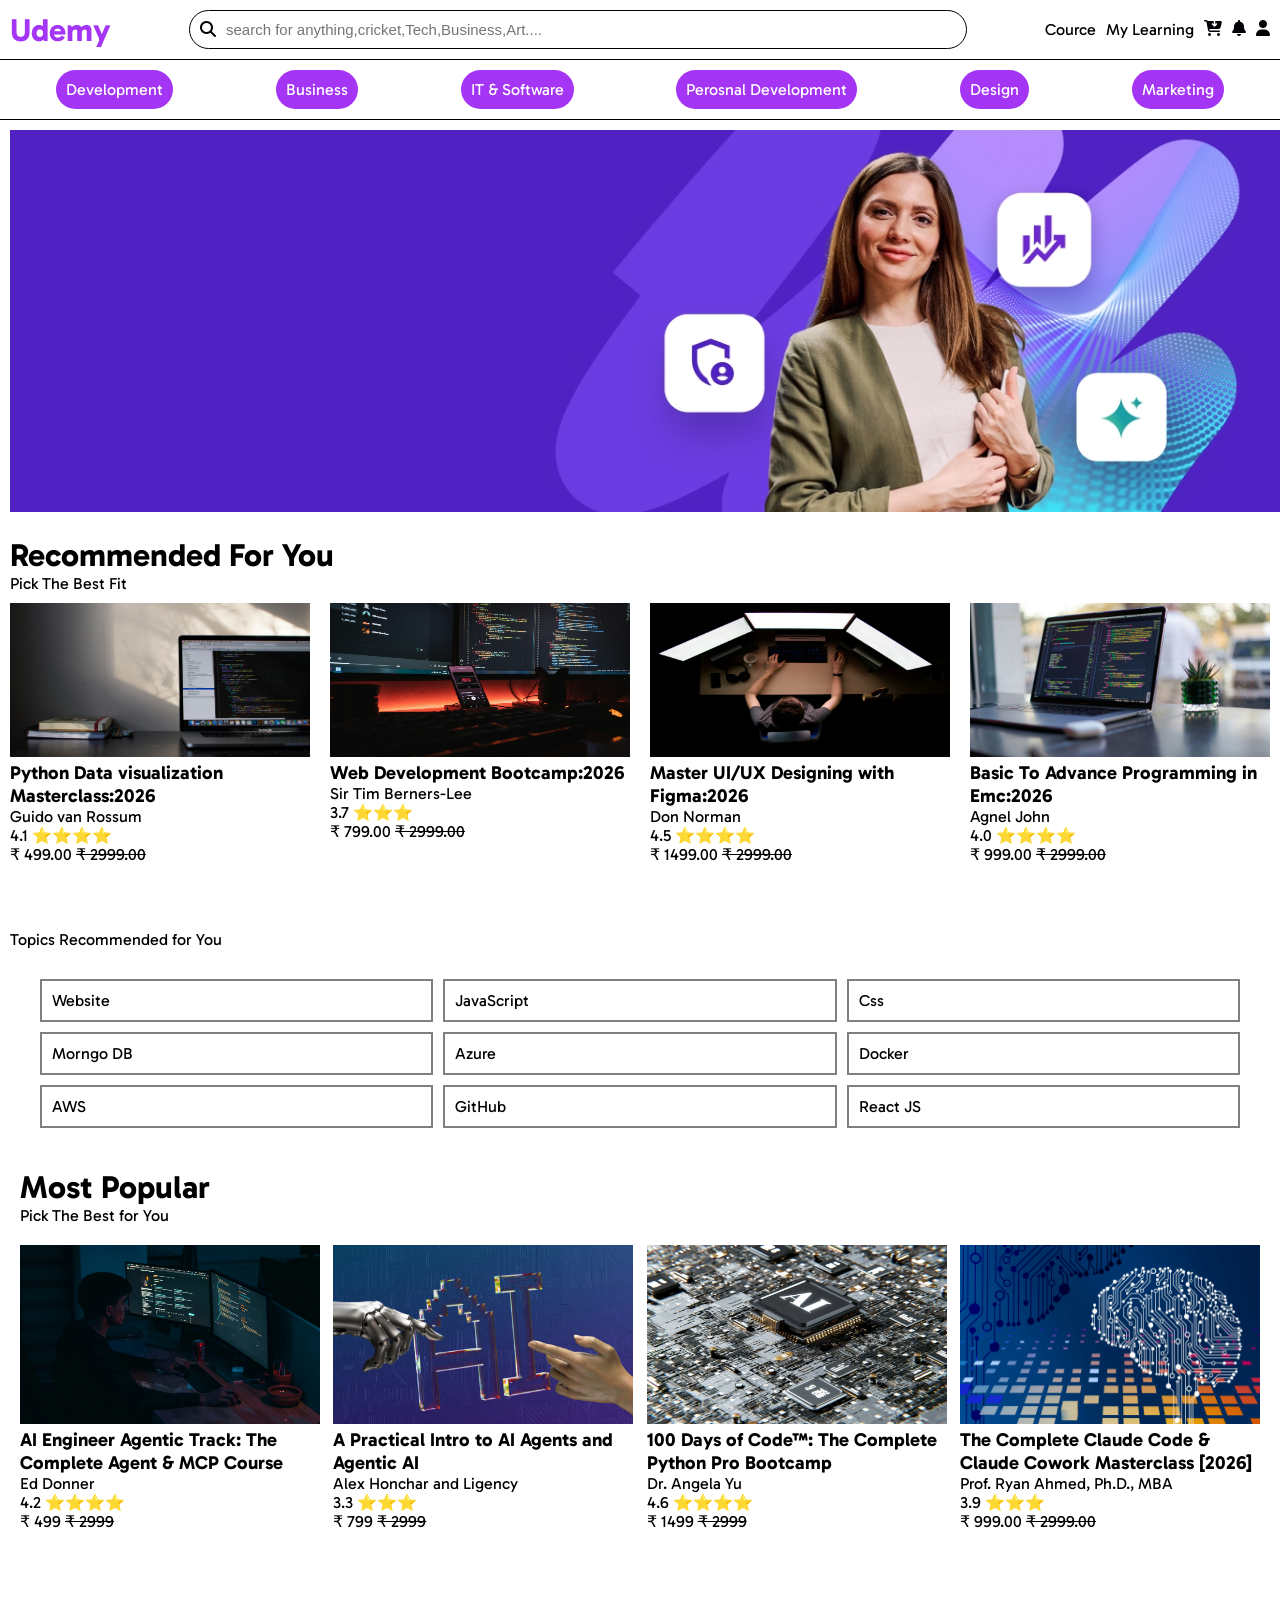
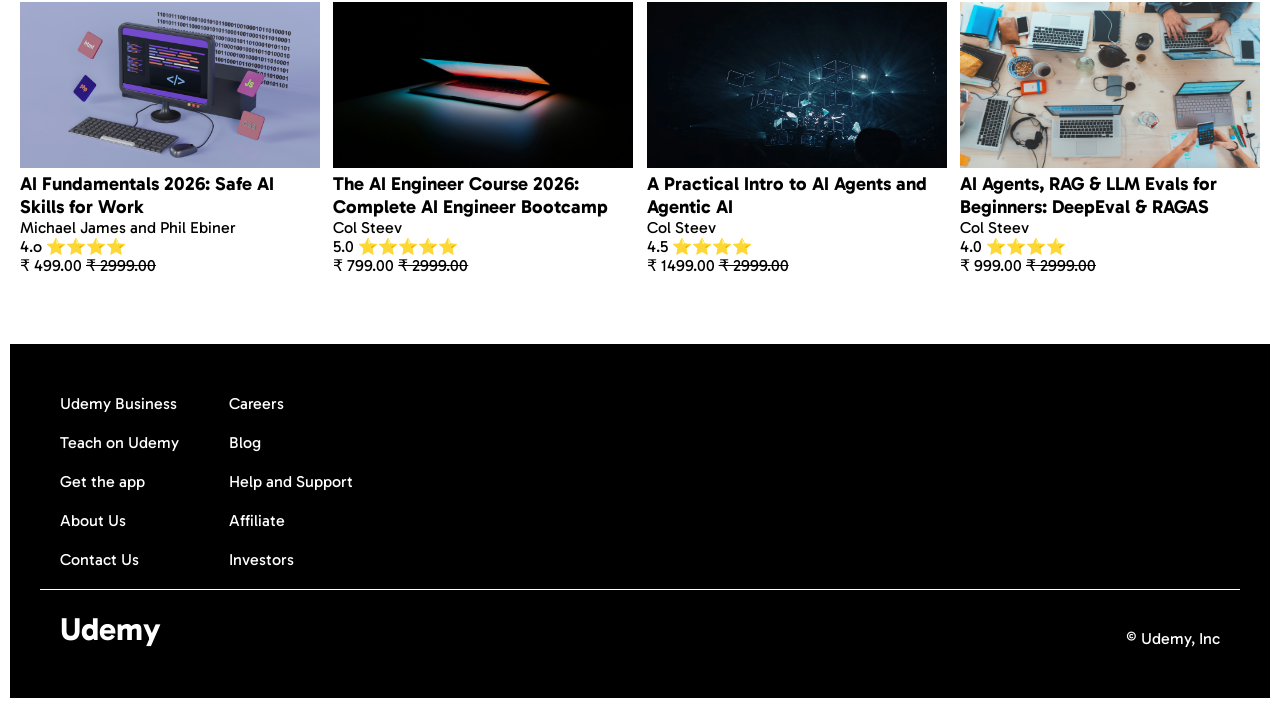
==== index.html @ 2cd5c483 "Add files via upload" ====
<!doctype html>
<html lang="en">
  <head>
    <meta charset="UTF-8" />
    <meta name="viewport" content="width=device-width, initial-scale=1.0" />
    <title>Udemy</title>

    <!--Google Style Sheet for Fonts-->

    <link rel="preconnect" href="https://fonts.googleapis.com" />
    <link rel="preconnect" href="https://fonts.gstatic.com" crossorigin />
    <link
      href="https://fonts.googleapis.com/css2?family=Gabarito&display=swap"
      rel="stylesheet"
    />


    <!--My Style Sheet-->

    <link rel="stylesheet" href="style.css" />

    <!--Font Awesome cdn link-->

    <link
      rel="stylesheet"
      href="https://cdnjs.cloudflare.com/ajax/libs/font-awesome/6.4.2/css/all.min.css"
      integrity="sha512-z3gLpd7yknf1YoNbCzqRKc4qyor8gaKU1qmn+CShxbuBusANI9QpRohGBreCFkKxLhei6S9CQXFEbbKuqLg0DA=="
      crossorigin="anonymous"
      referrerpolicy="no-referrer"
    />

  </head>
  <body>

    <!--Navbar-->

    <div class="navbar">
      <div class="navbar__s1">
        <h1 class="navbar__s1__title">Udemy</h1>
      </div>
      <div class="navbar__s2">
        <i class="fa-solid fa-magnifying-glass" style="color: rgb(0, 2, 6)"></i>
        <input
          placeholder="search for anything,cricket,Tech,Business,Art...."
        />
      </div>
      <div class="navbar__s3">
        <p>Cource</p>
        <p>My Learning</p>
        <i class="fa-solid fa-cart-arrow-down" style="color: rgb(0, 2, 6)"></i>
        <i class="fa-solid fa-bell" style="color: rgb(0, 2, 6)"></i>
        <i class="fa-solid fa-user" style="color: rgb(0, 2, 6)"></i>
      </div>
    </div>

    <!--categories-->

    <div class="categories">
      <p>Development</p>
      <p>Business</p>
      <p>IT & Software</p>
      <p>Perosnal Development</p>
      <p>Design</p>
      <p>Marketing</p>
    </div>

    <!--Sale Image-->

    <div class="sale-image">
      <img src="./images/sale-img1.jpg" alt="sale img" />
    </div>

    <!--recommended-->

    <div class="recommended">
      <h1 class="recommended__title">Recommended For You</h1>
      <p>Pick The Best Fit</p>
      <div class="recommended__container">

        <div class="cource-card">
          <img src="./images/c1.jpg">
          <h3>Python Data visualization Masterclass:2026</h3>
          <p>  Guido van Rossum</p>
          <p>4.1 ⭐⭐⭐⭐</p>
          <p> ₹ 499.00 <del> ₹ 2999.00</del></p>
        </div>

         <div class="cource-card">
          <img src="./images/c2.jpg">
          <h3>Web Development Bootcamp:2026</h3>
          <p> Sir Tim Berners-Lee</p>
          <p>3.7 ⭐⭐⭐</p>
          <p> ₹ 799.00 <del> ₹ 2999.00</del></p>
        </div>

         <div class="cource-card">
          <img src="./images/c3.jpg">
          <h3>Master UI/UX Designing with Figma:2026</h3>
          <p>Don Norman </p>
          <p>4.5 ⭐⭐⭐⭐</p>
          <p> ₹ 1499.00 <del> ₹ 2999.00</del></p>
        </div>

         <div class="cource-card">
          <img src="./images/c4.jpg">
          <h3>Basic To Advance Programming in Emc:2026</h3>
          <p>Agnel John</p>
          <p>4.0 ⭐⭐⭐⭐</p>
          <p> ₹ 999.00 <del> ₹ 2999.00</del></p>
        </div>

      </div>
    </div>

    <!--Topic section-->

    <div class="topics"
    <h1 class="topics__title">Topics Recommended for You</h1>
    <div class="topics__container">
        <p>Website</p>
        <p>JavaScript</p>
        <P>Css</P>
        <p>Morngo DB</p>
        <p>Azure</p>
        <p>Docker</p>
        <P>AWS</P>
        <p>GitHub</p>
        <p>React JS</p>
    </div>

    <!-- popular section -->

    <div class="popular">
        <h1 class="popular__title">Most Popular</h1>
        <p class="popular__subtitle">Pick The Best for You</p>
    </div>
    <div class="popular-container">

         <div class="cource-card">
          <img src="./images/c5.jpg">
          <h3> AI Engineer Agentic Track: The Complete Agent & MCP Course</h3>
          <p> Ed Donner</p>
          <p>4.2 ⭐⭐⭐⭐</p>
          <p> ₹ 499 <del> ₹ 2999</del></p>
        </div>

         <div class="cource-card">
          <img src="./images/c6.jpg">
          <h3> A Practical Intro to AI Agents and Agentic AI</h3>
          <p>Alex Honchar and Ligency</p>
          <p>3.3 ⭐⭐⭐</p>
          <p> ₹ 799 <del> ₹ 2999</del></p>
        </div>

         <div class="cource-card">
          <img src="./images/c7.jpg">
          <h3> 100 Days of Code™: The Complete Python Pro Bootcamp</h3>
          <p> Dr. Angela Yu</p>
          <p>4.6 ⭐⭐⭐⭐</p>
          <p> ₹ 1499 <del> ₹ 2999</del></p>
        </div>

         <div class="cource-card">
          <img src="./images/c8.jpg">
          <h3> The Complete Claude Code & Claude Cowork Masterclass [2026]</h3>
          <p >Prof. Ryan Ahmed, Ph.D., MBA</p>
          <p>3.9 ⭐⭐⭐</p>
          <p> ₹ 999.00 <del> ₹ 2999.00</del></p>
        </div>

         <div class="cource-card">
          <img src="./images/c9.jpg">
          <h3> AI Fundamentals 2026: Safe AI Skills for Work</h3>
          <p>Michael James and Phil Ebiner </p>
          <p>4.o ⭐⭐⭐⭐</p>
          <p> ₹ 499.00 <del> ₹ 2999.00</del></p>
        </div>

         <div class="cource-card">
          <img src="./images/c10.jpg">
          <h3> The AI Engineer Course 2026: Complete AI Engineer Bootcamp</h3>
          <p>Col Steev</p>
          <p>5.0 ⭐⭐⭐⭐⭐</p>
          <p> ₹ 799.00 <del> ₹ 2999.00</del></p>
        </div>

         <div class="cource-card">
          <img src="./images/c11.jpg">
          <h3> A Practical Intro to AI Agents and Agentic AI</h3>
          <p>Col Steev</p>
          <p>4.5 ⭐⭐⭐⭐</p>
          <p> ₹ 1499.00 <del> ₹ 2999.00</del></p>
        </div>

         <div class="cource-card">
          <img src="./images/c12.jpg">
          <h3> AI Agents, RAG & LLM Evals for Beginners: DeepEval & RAGAS</h3>
          <p>Col Steev</p>
          <p>4.0 ⭐⭐⭐⭐</p>
          <p> ₹ 999.00 <del> ₹ 2999.00</del></p>
        </div>

    </div>

<!--footer-->

<div class="footer">
    <div class="footer__one">
        <div class="footer__one__s1">
            <p>Udemy Business</p>
            <p>Teach on Udemy</p>
            <P>Get the app</P>
            <P>About Us</P>
            <P>Contact Us</P> 

        </div>
        <div class="footer__one__s2">
            <p>Careers</p>
            <P>Blog</P>
            <p>Help and Support</p>
            <p>Affiliate</p>
            <P>Investors</P>

        </div>
    </div>
    <div class="footer__two">
        <h1>Udemy</h1>
        <p>&copy; Udemy, Inc</p>
    </div>
</div>

  </body>
</html>
---- style.css ----
* {
  margin: 0;
  padding: 0;
}
body {
  font-family: "Gabarito", sans-serif;
}
.navbar {
  padding: 10px;
  display: flex;
  justify-content: space-between;
  border-bottom: solid black 1px;
  gap: 10px;
  align-items: center;
}
.navbar__s1__title {
  color: #a435f4;
}
.navbar__s2 {
  padding: 10px;
  border: solid black 1px;
  border-radius: 30px;
  width: 60%;
  display: flex;
  gap: 10px;
}

.navbar__s2 input {
  border: none;
  width: 100%;
  font-size: 15px;
}
.navbar__s2 input:focus {
  outline: none;
}
.navbar__s3 {
  display: flex;
  gap: 10px;
}
.navbar__s3 p:hover{
    cursor: pointer;
    color: #a435f4;;


}
.navbar__s3 i:hover{
     cursor: pointer;
     
}
 
 
.categories {
  display: flex;
  flex-wrap: wrap;
  padding: 10px;
  border-bottom: solid black 1px;
  justify-content: space-around;
  gap: 10px;
}
.categories p {
  background-color: #a435f4;
  color: white;
  padding: 10px;
  border-radius: 30px;
}
.categories p:hover {
  background-color: orangered;
  color: white;
}

.sale-image img {
  width: 100%;
  padding: 10px;
}
.recommended {
  padding: 10px;
}
.recommended__container {
  display: flex;
  flex-wrap: wrap;
  justify-content: space-between;
  margin-top: 10px;
 
}

.cource-card {
  width: 300px;
 
}
.cource-card img {
  width: 100%;
  height: 50%;
 
}
.topics {
  padding: 10px;
}

.topics__container {
  display: flex;
  flex-wrap: wrap;
  gap: 10px;
  margin: 30px;
}
.topics__container p {
  border: solid grey 2px;
  padding: 10px;
  flex-grow: 1;
  flex-basis: 25%;
}

.popular {
  padding: 10px;
}

.popular-container {
  display: flex;
  justify-content: space-between;
  flex-wrap: wrap;
  margin: 10px;
}
.footer {
  background-color: black;
  color: white;
  padding: 30px;
}
.footer__one {
  display: flex;
  gap: 10px;
  border-bottom: solid white 1px;
}

.footer__one p {
  margin: 20px;
}

.footer__two {
  display: flex;
  justify-content: space-between;
  color: white;
  margin: 20px;
  align-items: end;
}
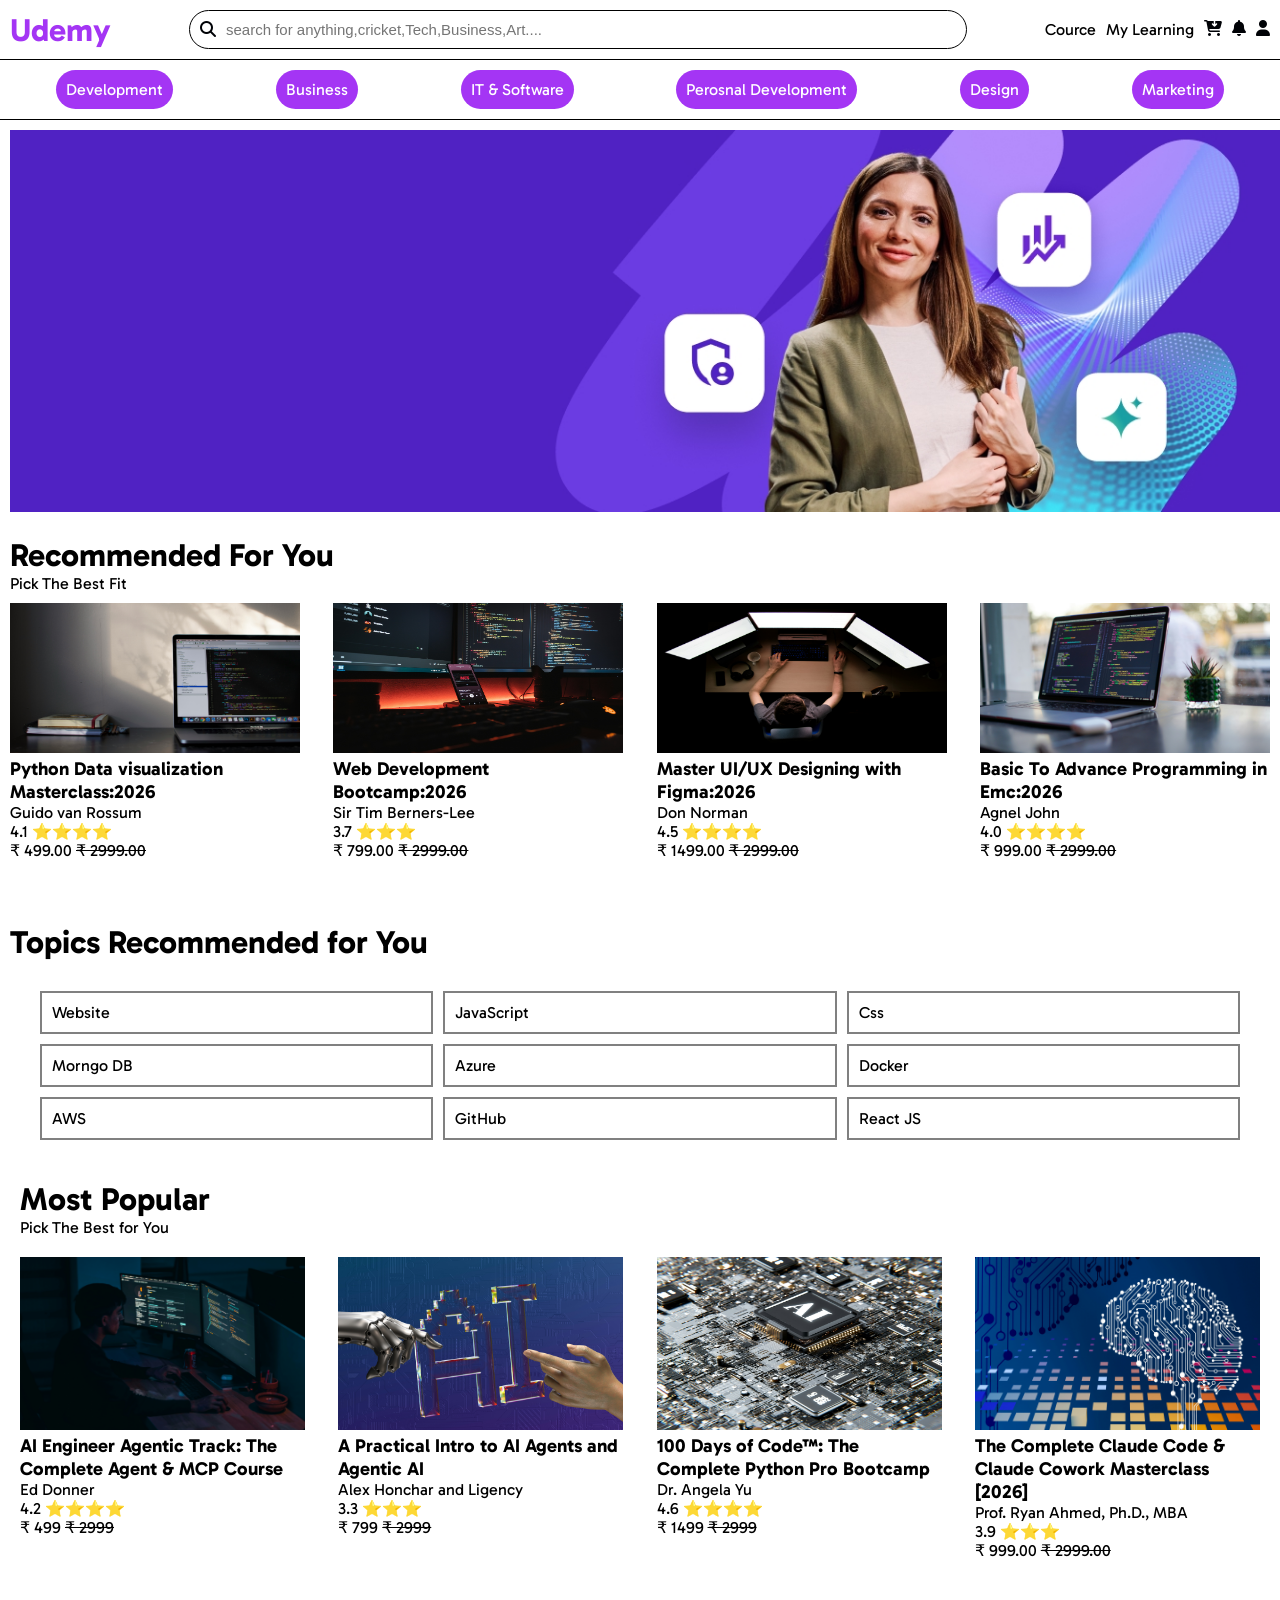
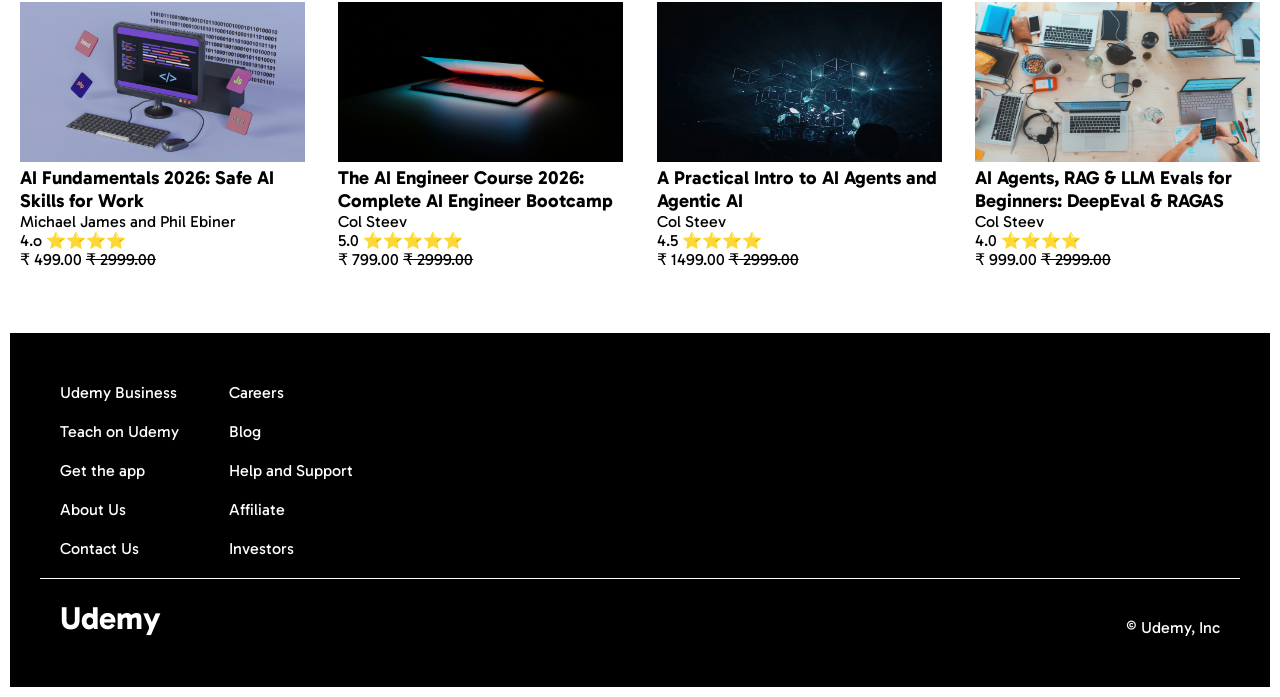
==== commit a46c0693: "Fix HTML structure and formatting issues" ====
--- a/index.html
+++ b/index.html
@@ -114,7 +114,7 @@
 
     <!--Topic section-->
 
-    <div class="topics"
+    <div class="topics">
     <h1 class="topics__title">Topics Recommended for You</h1>
     <div class="topics__container">
         <p>Website</p>
--- a/style.css
+++ b/style.css
@@ -84,9 +84,17 @@
 }
 
 .cource-card {
-  width: 300px;
+  width: 23%;
  
 }
+@media screen and (max-width:768px){
+
+    .cource-card{
+        width:48%;
+    }
+
+}
+
 .cource-card img {
   width: 100%;
   height: 50%;
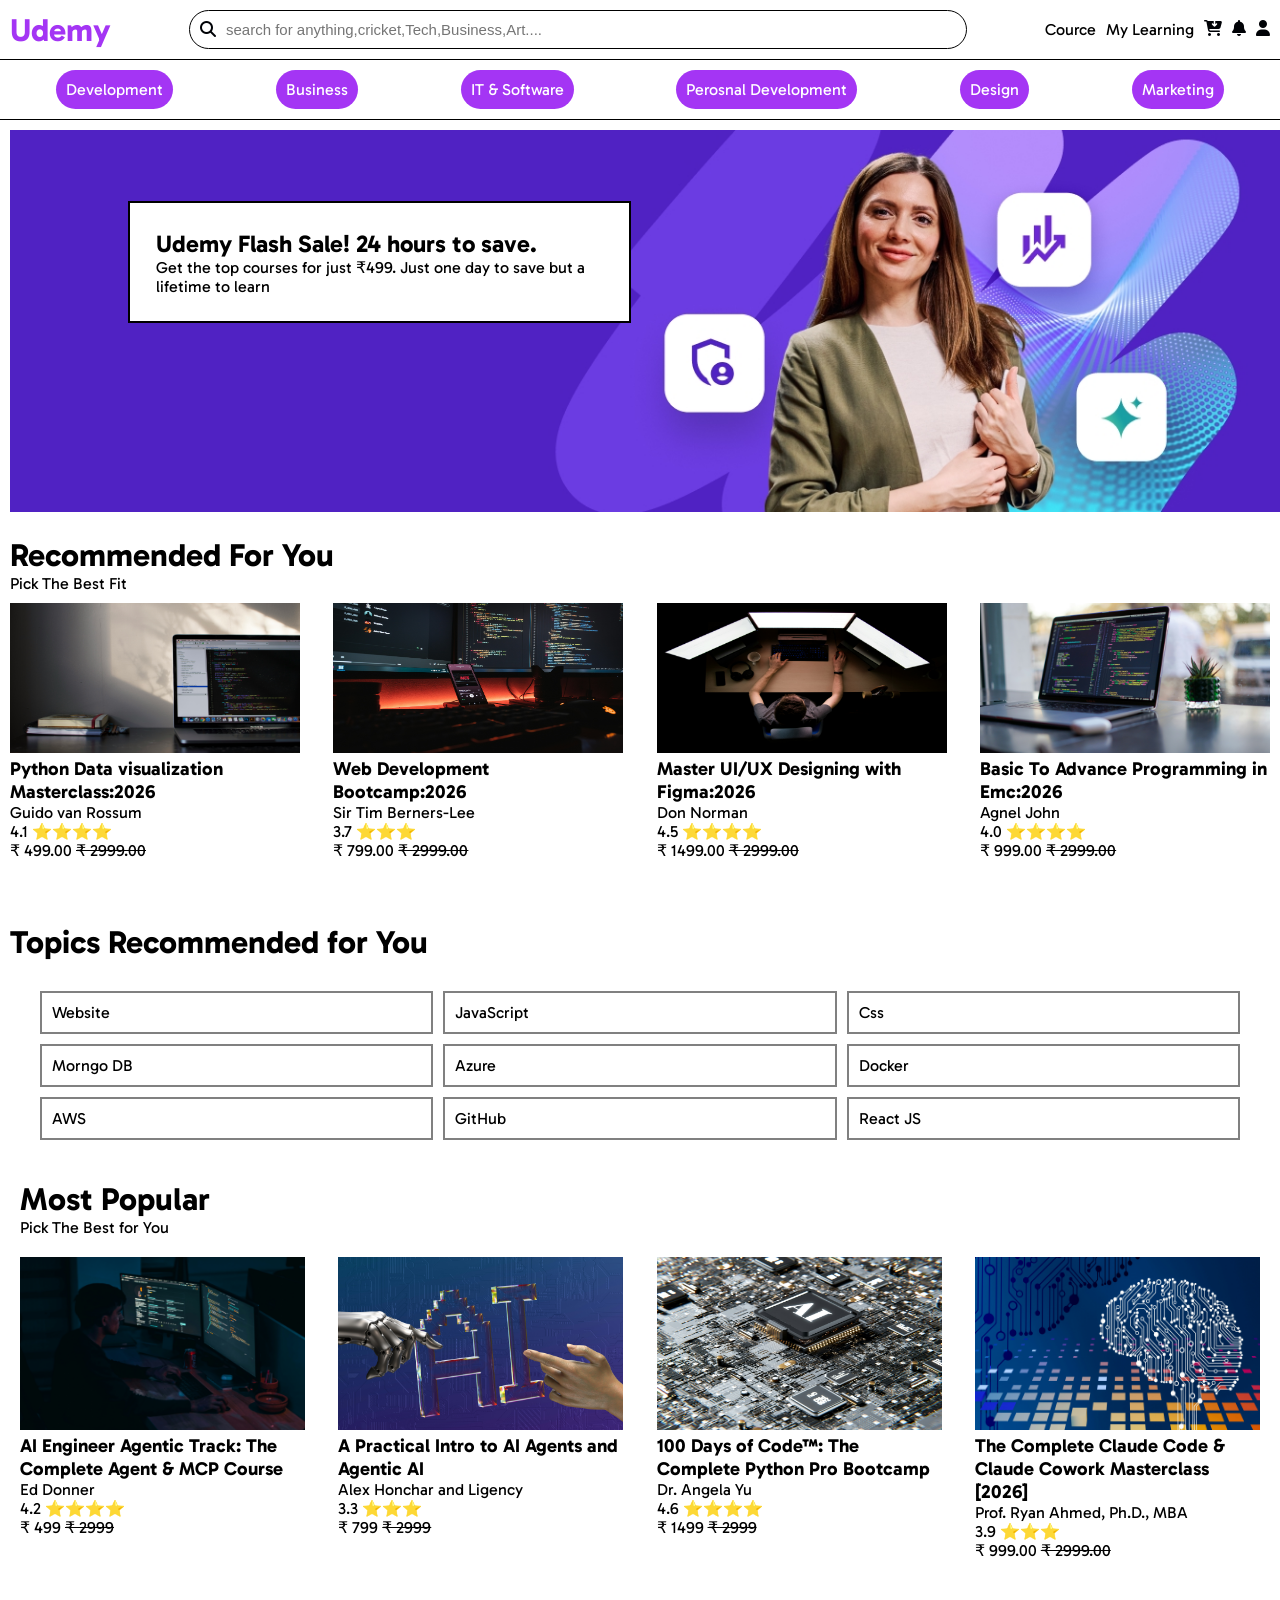
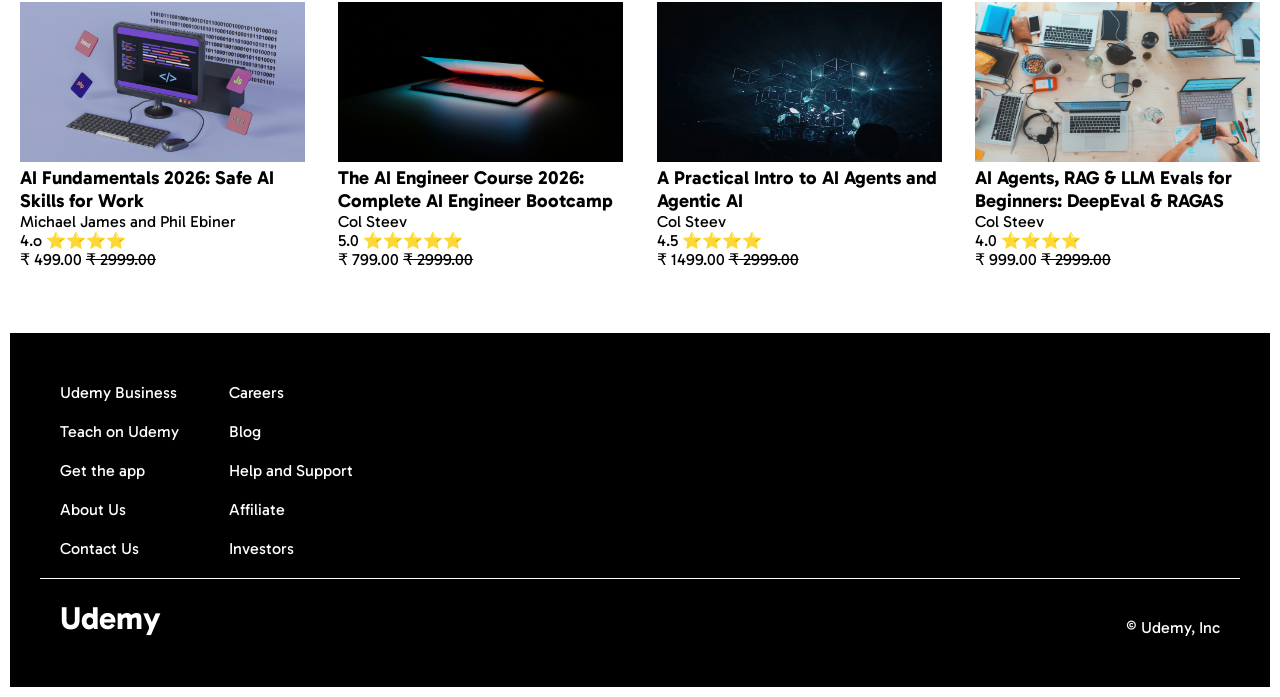
==== commit 0115a456: "updated" ====
--- a/index.html
+++ b/index.html
@@ -1,4 +1,4 @@
-<!doctype html>
+ <!doctype html>
 <html lang="en">
   <head>
     <meta charset="UTF-8" />
@@ -46,7 +46,14 @@
       </div>
       <div class="navbar__s3">
         <p>Cource</p>
-        <p>My Learning</p>
+        <!-- <p>My Learning</p> -->
+         <div class="mylearning">
+          <P>My Learning</P>
+          <div class="mylearning__popup">
+            <p>You did not purchase anything yet</p>
+          </div>
+         </div>
+
         <i class="fa-solid fa-cart-arrow-down" style="color: rgb(0, 2, 6)"></i>
         <i class="fa-solid fa-bell" style="color: rgb(0, 2, 6)"></i>
         <i class="fa-solid fa-user" style="color: rgb(0, 2, 6)"></i>
@@ -68,6 +75,11 @@
 
     <div class="sale-image">
       <img src="./images/sale-img1.jpg" alt="sale img" />
+      <div class="sale-image__offer">
+        <h2>Udemy Flash Sale! 24 hours to save.</h2>
+        <p>Get the top courses for just ₹499. Just one day to save but a lifetime to learn</p>
+
+      </div>
     </div>
 
     <!--recommended-->
@@ -115,8 +127,8 @@
     <!--Topic section-->
 
     <div class="topics">
-    <h1 class="topics__title">Topics Recommended for You</h1>
-    <div class="topics__container">
+      <h1 class="topics__title">Topics Recommended for You</h1>
+      <div class="topics__container">
         <p>Website</p>
         <p>JavaScript</p>
         <P>Css</P>
@@ -126,7 +138,7 @@
         <P>AWS</P>
         <p>GitHub</p>
         <p>React JS</p>
-    </div>
+      </div>
 
     <!-- popular section -->
 
@@ -136,7 +148,7 @@
     </div>
     <div class="popular-container">
 
-         <div class="cource-card">
+        <div class="cource-card">
           <img src="./images/c5.jpg">
           <h3> AI Engineer Agentic Track: The Complete Agent & MCP Course</h3>
           <p> Ed Donner</p>
@@ -230,4 +242,4 @@
 </div>
 
   </body>
-</html>
+</html>
--- a/style.css
+++ b/style.css
@@ -1,4 +1,4 @@
-* {
+ * {
   margin: 0;
   padding: 0;
 }
@@ -12,6 +12,10 @@
   border-bottom: solid black 1px;
   gap: 10px;
   align-items: center;
+  position: sticky;
+  top: 0;
+  background-color: white;
+  z-index: 1;
 }
 .navbar__s1__title {
   color: #a435f4;
@@ -29,6 +33,7 @@
   border: none;
   width: 100%;
   font-size: 15px;
+  background-color: transparent;
 }
 .navbar__s2 input:focus {
   outline: none;
@@ -46,6 +51,28 @@
 .navbar__s3 i:hover{
      cursor: pointer;
      
+}
+/* My Learning Popup */
+
+.mylearning{
+  position: relative;
+  cursor: pointer;
+}
+
+.mylearning:hover .mylearning__popup{
+  display: block;
+}
+
+.mylearning__popup{
+  position: absolute;
+  background-color: white;
+  border: solid black 1px;
+  width: 100px;
+  top: 150%;
+  padding: 20px;
+  right: 0;
+  display: none;
+
 }
  
  
@@ -68,13 +95,30 @@
   color: white;
 }
 
+.sale-image{
+  position: relative;
+}
+
 .sale-image img {
   width: 100%;
   padding: 10px;
 }
+
+.sale-image__offer{
+  width: 35%;
+  border: solid black 2px;
+  background-color: white;
+  padding: 2%;
+  position: absolute;
+  top: 20%;
+  left: 10%;
+
+}
+
 .recommended {
   padding: 10px;
 }
+
 .recommended__container {
   display: flex;
   flex-wrap: wrap;
@@ -85,8 +129,9 @@
 
 .cource-card {
   width: 23%;
- 
+   
 }
+
 @media screen and (max-width:768px){
 
     .cource-card{
@@ -98,6 +143,8 @@
 .cource-card img {
   width: 100%;
   height: 50%;
+ 
+ 
  
 }
 .topics {
